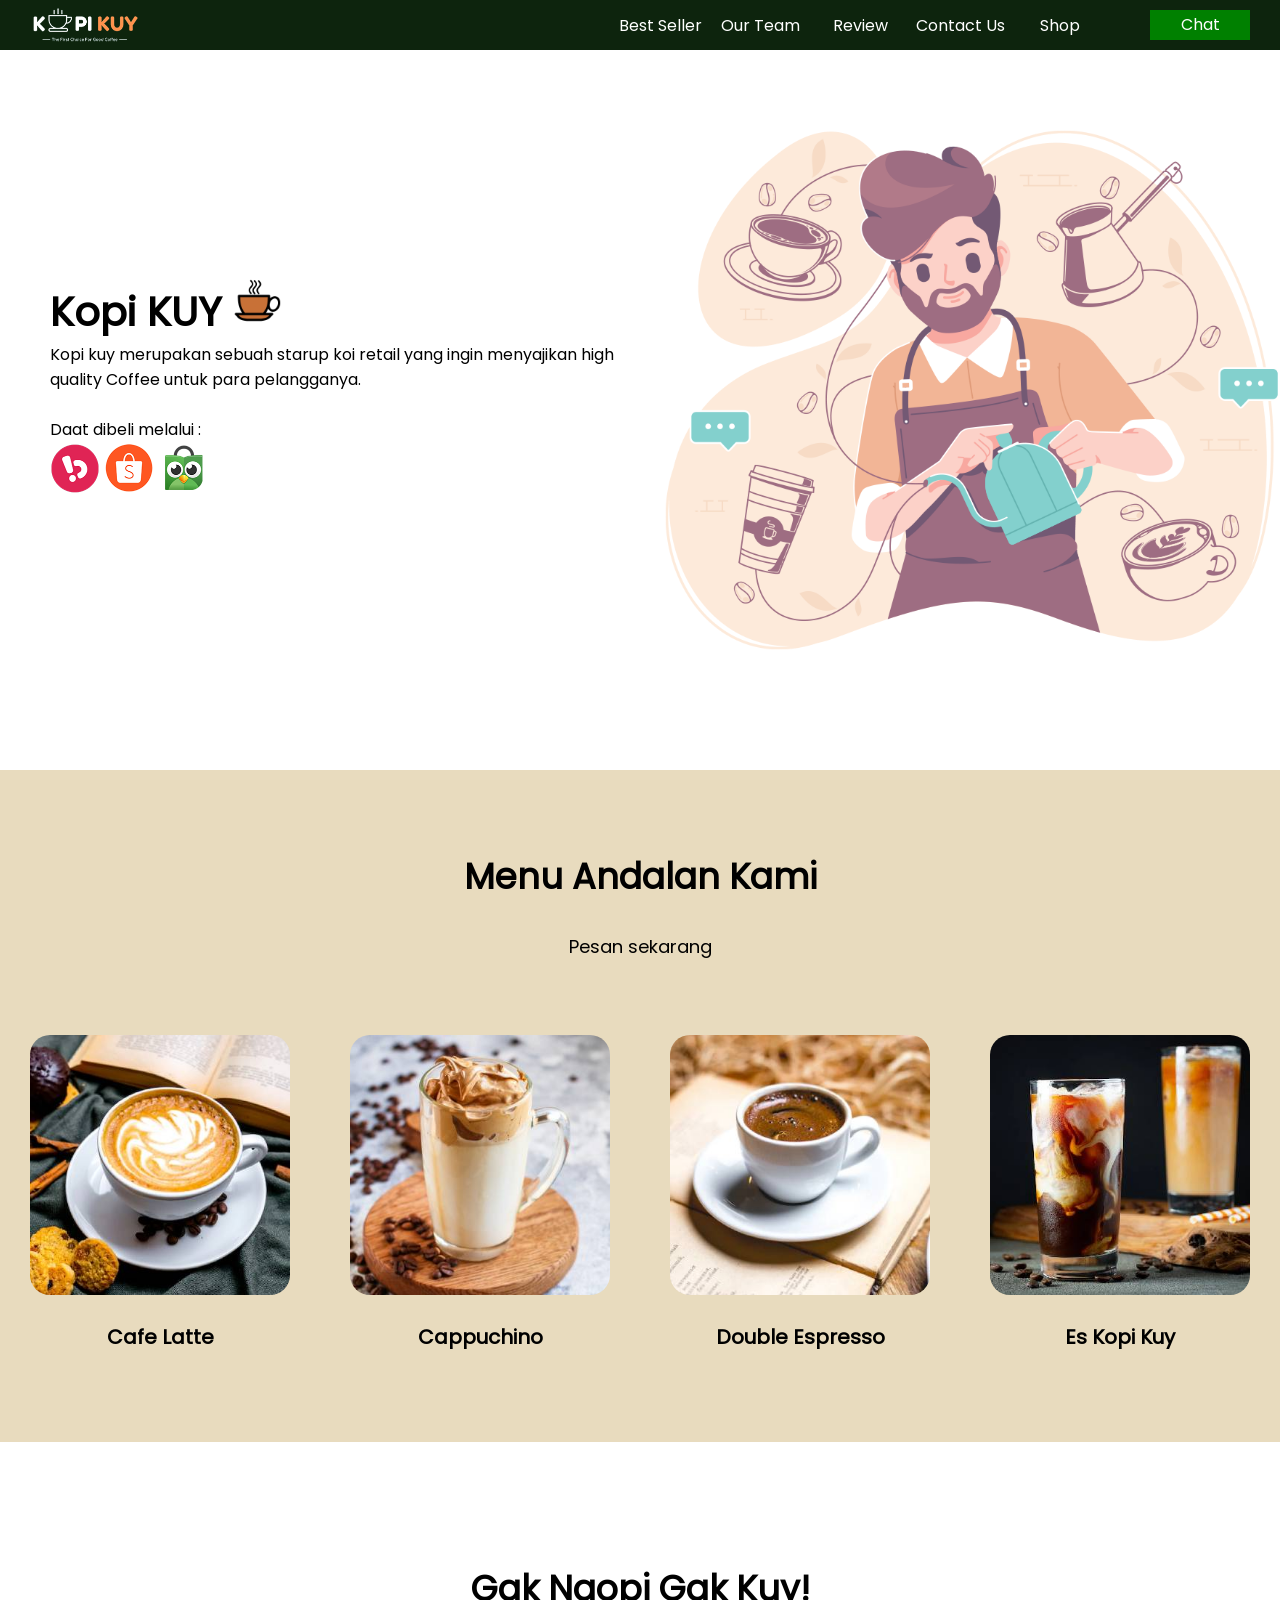
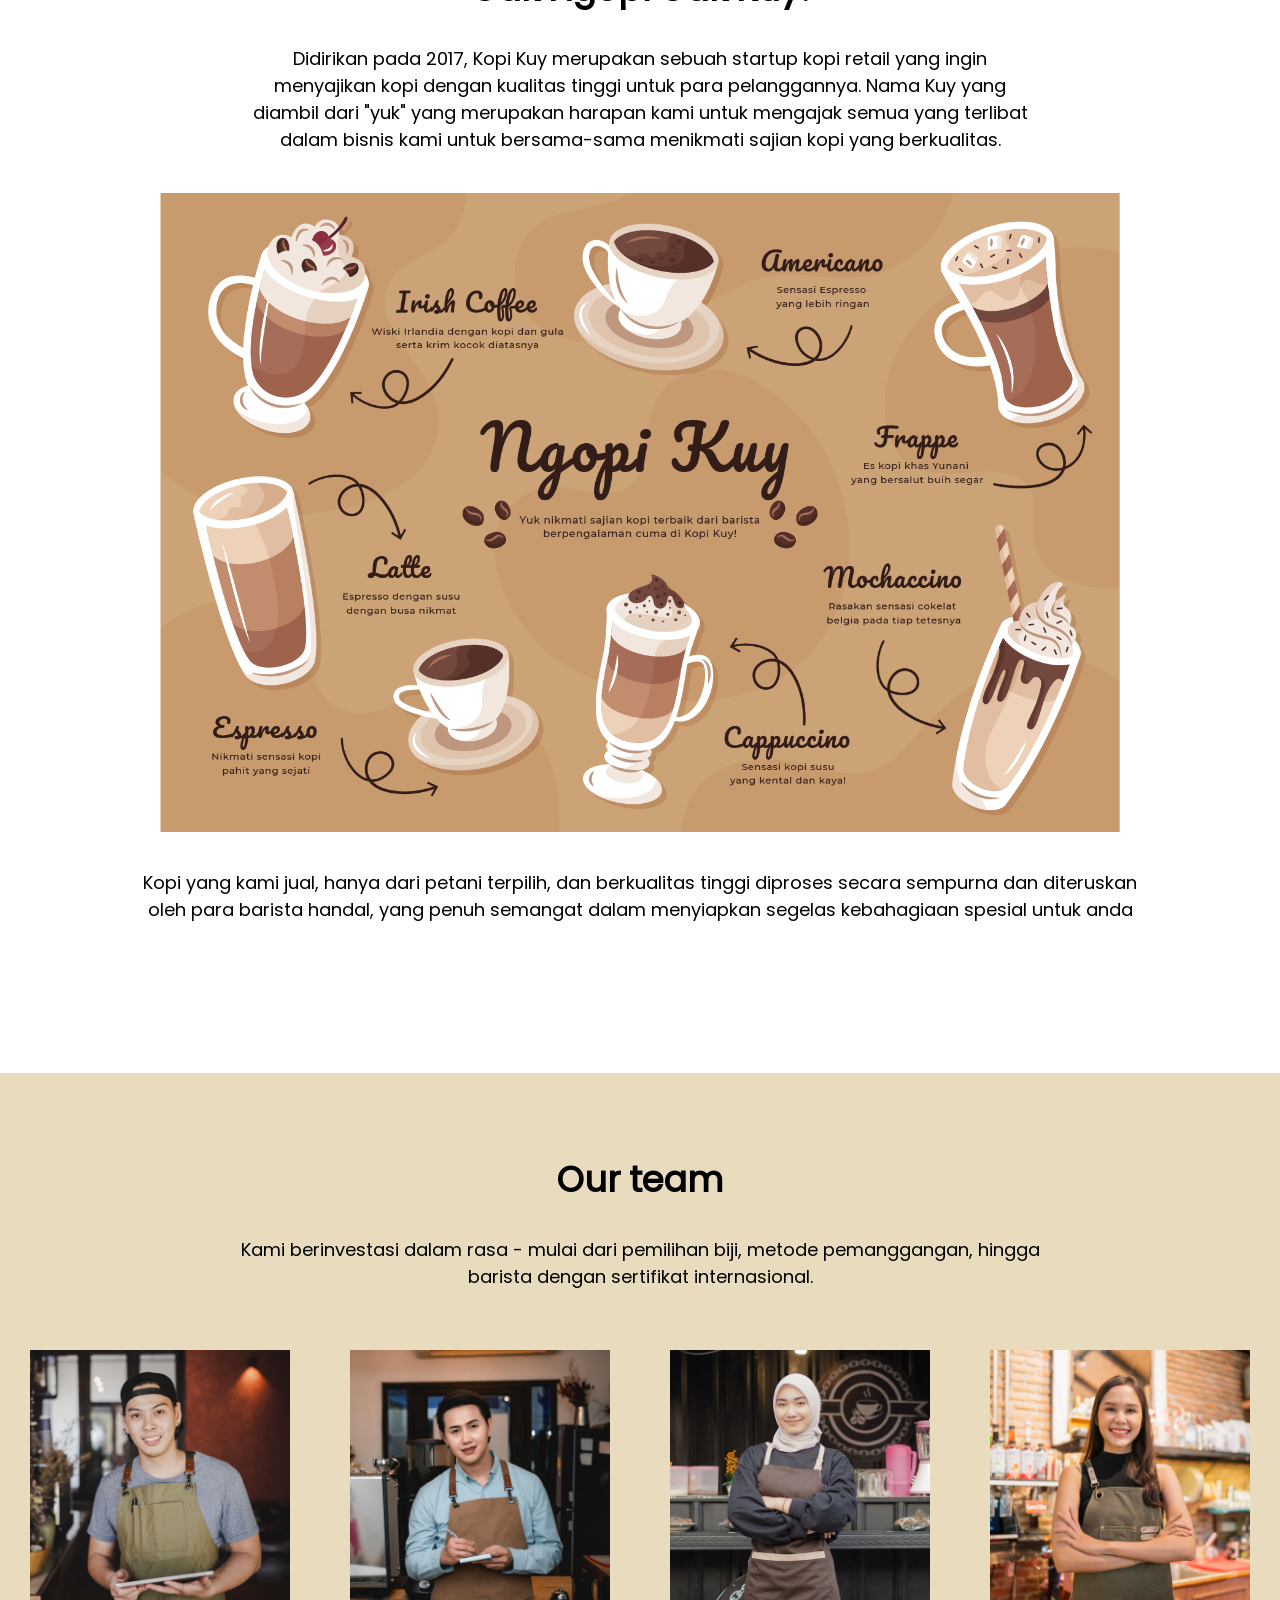
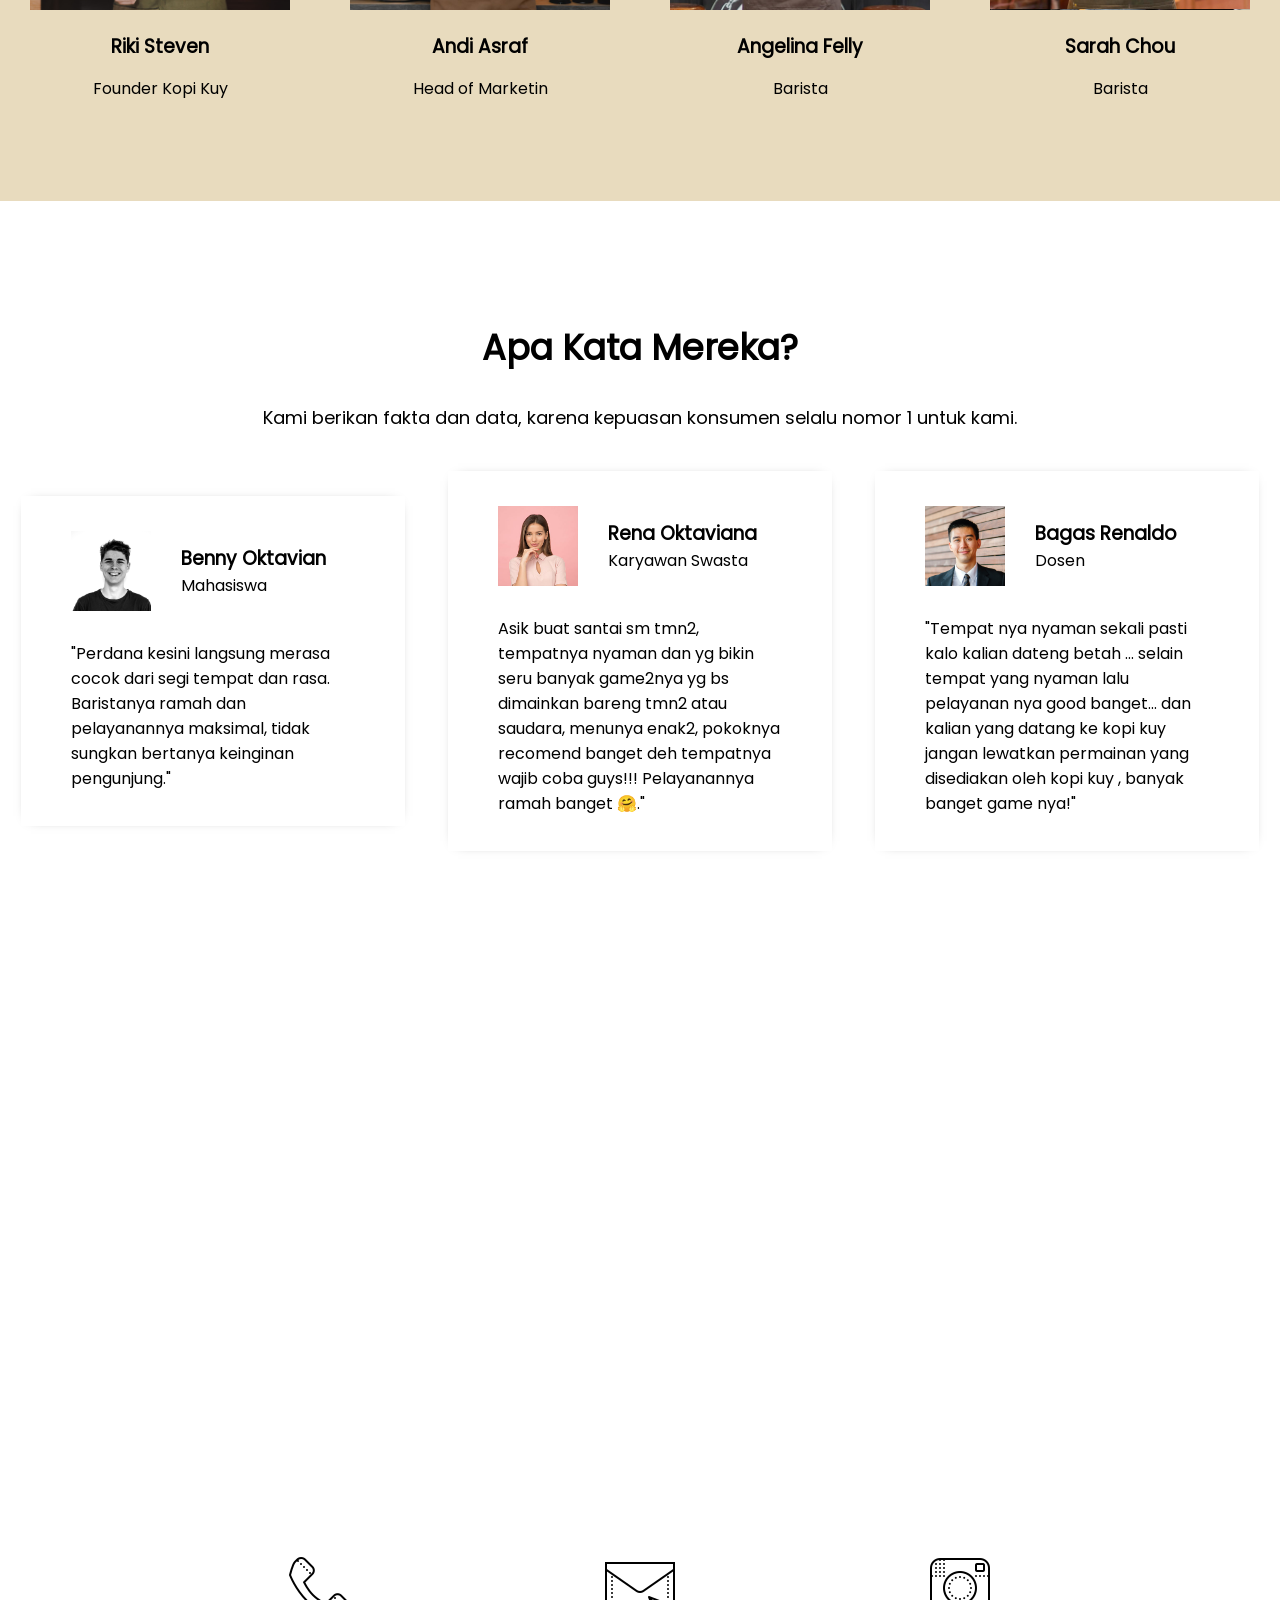
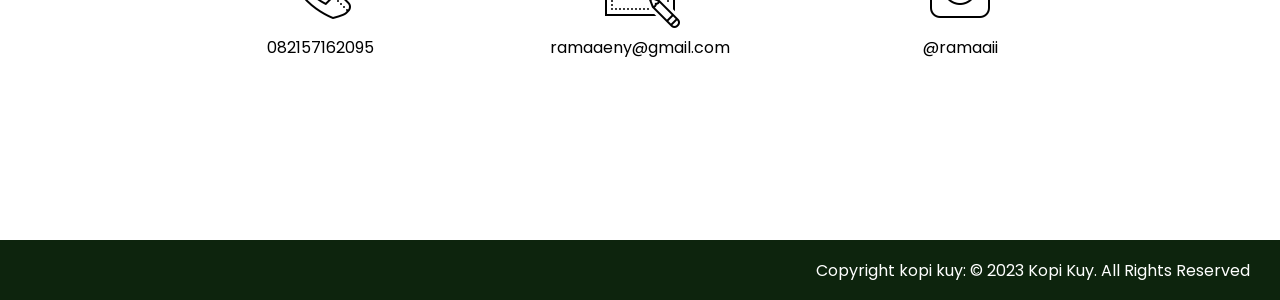
==== index.html @ b628a2a4 "first commit" ====
<!DOCTYPE html>
<html lang="en">

<head>
    <meta charset="UTF-8">
    <meta http-equiv="X-UA-Compatible" content="IE=edge">
    <meta name="viewport" content="width=device-width, initial-scale=1.0">
    <title>Website Kopi Kuy</title>
    <link rel="stylesheet" href="css/style.css">
</head>

<body>
    <nav>
        <div class="baris">
            <img src="images/logo_kuy.png" alt="logo kopi kuy" class="logo">
            <ul class="navigasi">
                <li>
                    <a href="#best-seller">Best Seller</a>
                </li>
                <li>
                    <a href="#our-team">Our Team</a>
                </li>
                <li>
                    <a href="#review">Review</a>
                </li>
                <li>
                    <a href="#contact-us">Contact Us</a>
                </li>
                <li>
                    <a href="produk.html">Shop</a>
                </li>
            </ul>
            <a role="button" class="chat" href="https://wa.me/6281257162095">Chat</a>
        </div>
    </nav>
    <header>
        <div class="baris">
            <div class="kiti">
                <h1> Kopi KUY
                    <img src="images/favicon.ico" alt="">
                </h1>
                <p class="tagline">
                    Kopi kuy merupakan sebuah starup koi retail yang ingin menyajikan high quality Coffee untuk para pelangganya.
                </p>
                <br>
                <div class="cta">
                    <p>Daat dibeli melalui :</p>
                    <a href="#"><img src="images/logo_bukalapak.png" alt="" style="width: 50px;"></a>
                    <a href="#"><img src="images/logo_shopee.png" alt="" style="width: 50px;"></a>
                    <a href="#"><img src="images/logo_tokopedia.png" alt="" style="width: 50px;"></a>
                </div>
            </div>
            <img src="images/banner barista 4.png" alt="" class="kanan">
        </div>
    </header>
    <section id="best-seller" class="best-seller">
        <h2>Menu Andalan Kami</h2>
        <p class="sub">Pesan sekarang</p>
       
        <br>
        <div class="baris">
            <div class="produk">
                <img src="images/product_latte.jpg" alt="">
                <p>Cafe Latte</p>
            </div>
            <div class="produk"><img src="images/product_capuchino.jpg" alt="">
                <p>Cappuchino</p></div>
            <div class="produk"><img src="images/product_espresso.jpg" alt="">
                <p>Double Espresso</p></div>
            <div class="produk"><img src="images/product_kopi_susu.jpg" alt="">
                <p>Es Kopi Kuy</p></div>
        </div>  
    </section>
    <section id="about-us" class="about-us">
        <h2>Gak Ngopi Gak Kuy!</h2>
        <p class="sub">Didirikan pada 2017, Kopi Kuy merupakan sebuah startup kopi retail yang ingin menyajikan kopi dengan kualitas tinggi untuk para pelanggannya. Nama Kuy yang diambil dari "yuk" yang merupakan harapan kami untuk mengajak semua yang terlibat dalam bisnis kami untuk bersama-sama menikmati sajian kopi yang berkualitas.</p>
        <img src="images/aset_kopi_jumbo.png" alt="">
        <p class="penjelasan"> Kopi yang kami jual, hanya dari petani terpilih, dan berkualitas tinggi diproses secara sempurna dan diteruskan oleh para barista handal, yang penuh semangat dalam menyiapkan segelas kebahagiaan spesial untuk anda
        </p>
    </section>
    <section id="our-team" class="our-team">
        <h2>Our team</h2>
        <p class="sub">   Kami berinvestasi dalam rasa - mulai dari pemilihan biji, metode pemanggangan, hingga barista dengan sertifikat internasional.</p>
        <div class="baris">
            <div class="tim">
                <img src="images/team4.jpg" alt="">
                <h3>Riki Steven</h3>
                <p>Founder Kopi Kuy</p>
            </div>
            <div class="tim">
                <img src="images/team7.jpg" alt="">
                <h3>Andi Asraf</h3>
                <p>Head of Marketin</p>
            </div>
            <div class="tim">
                <img src="images/team5.jpg" alt="">
                <h3>Angelina Felly</h3>
                <p>Barista</p>
            </div>
            <div class="tim">
                <img src="images/team2.jpg" alt="">
                <h3>Sarah Chou</h3>
                <p>Barista</p>
            </div>        
        </div>
    </section>
    <section id="review" class="review">
        <h2>Apa Kata Mereka?</h2>
        <p class="sub">Kami berikan fakta dan data, karena kepuasan konsumen selalu nomor 1 untuk kami.</p>
        <div class="baris">
            <div class="testimoni">
                <div class="profile">
                    <img src="images/customer5.jpg" alt="">
                    <div class="titel">
                        <h3>Benny Oktavian</h3>
                        <p>Mahasiswa</p>
                    </div>
                </div>
                <p>"Perdana kesini langsung merasa cocok dari segi tempat dan rasa. Baristanya ramah dan pelayanannya maksimal, tidak sungkan bertanya keinginan pengunjung."</p>
            </div>
            <div class="testimoni">
                <div class="profile">
                    <img src="images/customer4.jpg" alt="">
                    <div class="titel">
                        <h3>Rena Oktaviana</h3>
                        <p>Karyawan Swasta</p>
                    </div>
                </div>
                <p>Asik buat santai sm tmn2, tempatnya nyaman dan yg bikin seru banyak game2nya yg bs dimainkan bareng tmn2 atau saudara, menunya enak2, pokoknya recomend banget deh tempatnya wajib coba guys!!! Pelayanannya ramah banget 🤗."</p>
            </div>
            <div class="testimoni">
                <div class="profile">
                    <img src="images/customer7.jpg" alt="">
                    <div class="titel">
                        <h3>Bagas Renaldo</h3>
                        <p>Dosen</p>
                    </div>
                </div>
                <p>"Tempat nya nyaman sekali pasti kalo kalian dateng betah ... selain tempat yang nyaman lalu pelayanan nya good banget... dan kalian yang datang ke kopi kuy jangan lewatkan permainan yang disediakan oleh kopi kuy , banyak banget game nya!"</p>
            </div>
        </div>
    </section>
    <section id="contact-us" class="contact-us">
        <iframe src="https://www.google.com/maps/embed?pb=!1m14!1m8!1m3!1d3966.3709345240195!2d106.6685813!3d-6.2147148!3m2!1i1024!2i768!4f13.1!3m3!1m2!1s0x2e69f9912c7f297b%3A0xe5a3a671dae861ab!2sKopi%20kuy!5e0!3m2!1sid!2sid!4v1680611716491!5m2!1sid!2sid" width="100%" height="450" style="border:0;" allowfullscreen="" loading="lazy" referrerpolicy="no-referrer-when-downgrade"></iframe>
        <div class="baris">
            <div class="kolom">
                <img src="images/icon_phone.png" alt="">
                <p>082157162095</p>
            </div>
            <div class="kolom">
                <img src="images/icon_mail.png" alt="">
                <p>ramaaeny@gmail.com</p>
            </div>
            <div class="kolom">
                <img src="images/icon_instagram.png" alt="">
                <p>@ramaaii</p>
            </div>
        </div>
    </section>
    <footer>
        <div class="baris">
            <ul class="navigasi">
                <li>
                    <a href="#Best Seller"></a>
                </li>
                <li>
                    <a href="#Our Team"></a>
                </li>
                <li>
                    <a href="#Review"></a>
                </li>
                <li>
                    <a href="#Contact Us"></a>
                </li>
            </ul>
            <p>Copyright kopi kuy: © 2023 Kopi Kuy. All Rights Reserved</p>
        </div>
    </footer>


</body>

</html>
---- css/style.css ----
@font-face {
    font-family: 'Poppins';
    src: url(../fonts/poppins.woff2);
}

* {
    box-sizing: border-box;
    margin: 0;
    padding: 0;
}

html {
    scroll-behavior: smooth;
}

body {
    font-family: 'Poppins';
}

.bg-kopi {
    background-color: rgb(13, 36, 13);
}

section {
    padding-top: 80px;
    padding-bottom: 80px;
    margin-top: 40px;
    margin-bottom: 40px;
}

.baris {
    display: flex;
    align-items: center;
    justify-content: center;
}

h1 {
    font-size: 40px;
}

h2 {
    font-size: 35px;
    text-align: center;
    margin-bottom: 30px;
}

p.sub {
    font-size: 18px;
    width: 800px;
    max-width: 100%;
    text-align: center;
    margin: auto;
    margin-bottom: 40px;
}

img,
video {
    max-width: 100%;
}

/* Navigasi */

nav {
    background-color: rgb(13, 36, 13);
    padding-left: 30px;
    padding-right: 30px;
}

nav .chat {
    width: 100px;
    height: 30px;
    text-decoration: none;
    background-color: green;
    color: white;
    text-align: center;
    line-height: 1.9rem;
}

nav .baris {
    align-items: center;
    height: 50px;
}

.logo {
    height: 40px;
}

nav button {
    width: 100px;
    height: 30px;
}

.navigasi {
    display: flex;
    list-style: none;
    margin-right: 40px;
    align-items: center;
    margin-left: auto;
    text-align: center;
}

.navigasi li {
    width: 100px;
}

.navigasi li a {
    color: #fff;
    text-decoration: none;
}

/* Header */

header {
    padding-left: 50px;
    padding-top: 80px;
    padding-bottom: 80px;
}

header .baris {
    display: flex;
    align-items: center;
}

header .kiri {
    width: 50%;
    padding-right: 100px;
}

header .kanan {
    width: 50%;
}

header .kiri h1 {
    margin-bottom: 25px;
}

header .kiri p.tagline {
    margin-bottom: 20px;
    font-size: 20px;
}

header .kiri .cta p {
    font-size: 16px;
    margin-bottom: 20px;
}

header .kiri .cta a {
    text-decoration: none;
    padding-bottom: 10px;
}

header .kiri .cta img {
    height: 50px;
}

/* Best Seller */

.best-seller {
    background-color: rgb(232, 219, 190);
}

.best-seller .produk {
    width: 25%;
    padding: 10px 30px;
    text-align: center;
}
.best-seller .produk img{
   border-radius: 20px;
}

.best-seller .produk p {
    font-weight: bold;
    margin-top: 20px;
    font-size: 20px;
}

/* About Us */

section.about-us {

    margin-left: auto;
    margin-right: auto;
    text-align: center;
}

.about-us .tentang {
    width: 1024px;
    max-width: 90%;
    margin: 10px auto 40px auto;
    font-size: 18px;
}

.about-us img {
    width: 960px;
    max-width: 100%;
}

.about-us .penjelasan {
    max-width: 80%;
    margin: 30px auto 30px auto;
    font-size: 18px;
}

/* Our Team */

.our-team {
    background-color: rgb(232, 219, 190);
}

.our-team .baris .tim {
    padding: 20px 30px;
    text-align: center;
}

.our-team .baris .tim img {
    margin-bottom: 15px;
}

.our-team .baris h3 {
    margin-bottom: 15px;
}

/* Review */

.review {
    background-image: url(../images/shapes/9.svg);
    background-size: cover;
}

.review .baris {
    width: 1366px;
    max-width: 100%;
    margin-left: auto;
    margin-right: auto;
    justify-content: space-around;
}

.review .baris .testimoni {
    width: 30%;
    padding: 35px 50px;
    box-shadow: 0px 0px 12px -10px #000;
    background-color: #fff;
}

.review .profile {
    display: flex;
    margin-bottom: 30px;
    align-items: center;
}

.review .profile img {
    height: 80px;
    margin-right: 30px;
}

/* Contact Us */

section.contact-us {
    margin-bottom: 100px;
}

.contact-us .baris .kolom {
    margin-top: 40px;
    width: 25%;
    text-align: center;
}

.contact-us .kolom a {
    text-decoration: none;
}

/* Footer */

footer {
    background-color: rgb(13, 36, 13);
    padding-left: 30px;
    padding-right: 30px;
}

footer .baris {
    align-items: center;
    justify-content: space-between;
    max-width: 1366px;
    align-self: center;
    height: 60px;
}

footer .navigasi {
    width: 60%;
}

footer p {
    color: #fff;
}

/* Produk */

.shop .card p.card-text {
    font-size: 15px;
    color: #3b3b3b;
}

.shop .card h5 {
    font-size: 18px;
    font-weight: bold;
    color: #3b3b3b;
}
/*responsif*/

@media (max-width:700px) {
    .baris {
       flex-wrap: wrap;
    }
     
    .navigasi {
        display: none;
    }
     
    .logo {
       margin-right: auto;
    }
     
    header {
       padding-left: 20px;
       padding-right: 20px;
     }
     
    header .kiri {
       width: 100%;
       padding-right: 0;
       text-align: center;
       color: green;
    }
     
    header .kanan {
       width: 100%;
    }
     
    .best-seller .produk {
       width: 50%;
    }
     
    .review .baris .testimoni {
       width: 100%;
       margin-bottom: 30px;
    }
     
    .contact-us .baris .kolom {
       width: 50%;
    }
    img.cta{
        height: 50px;
        width: 52px;
    }
}
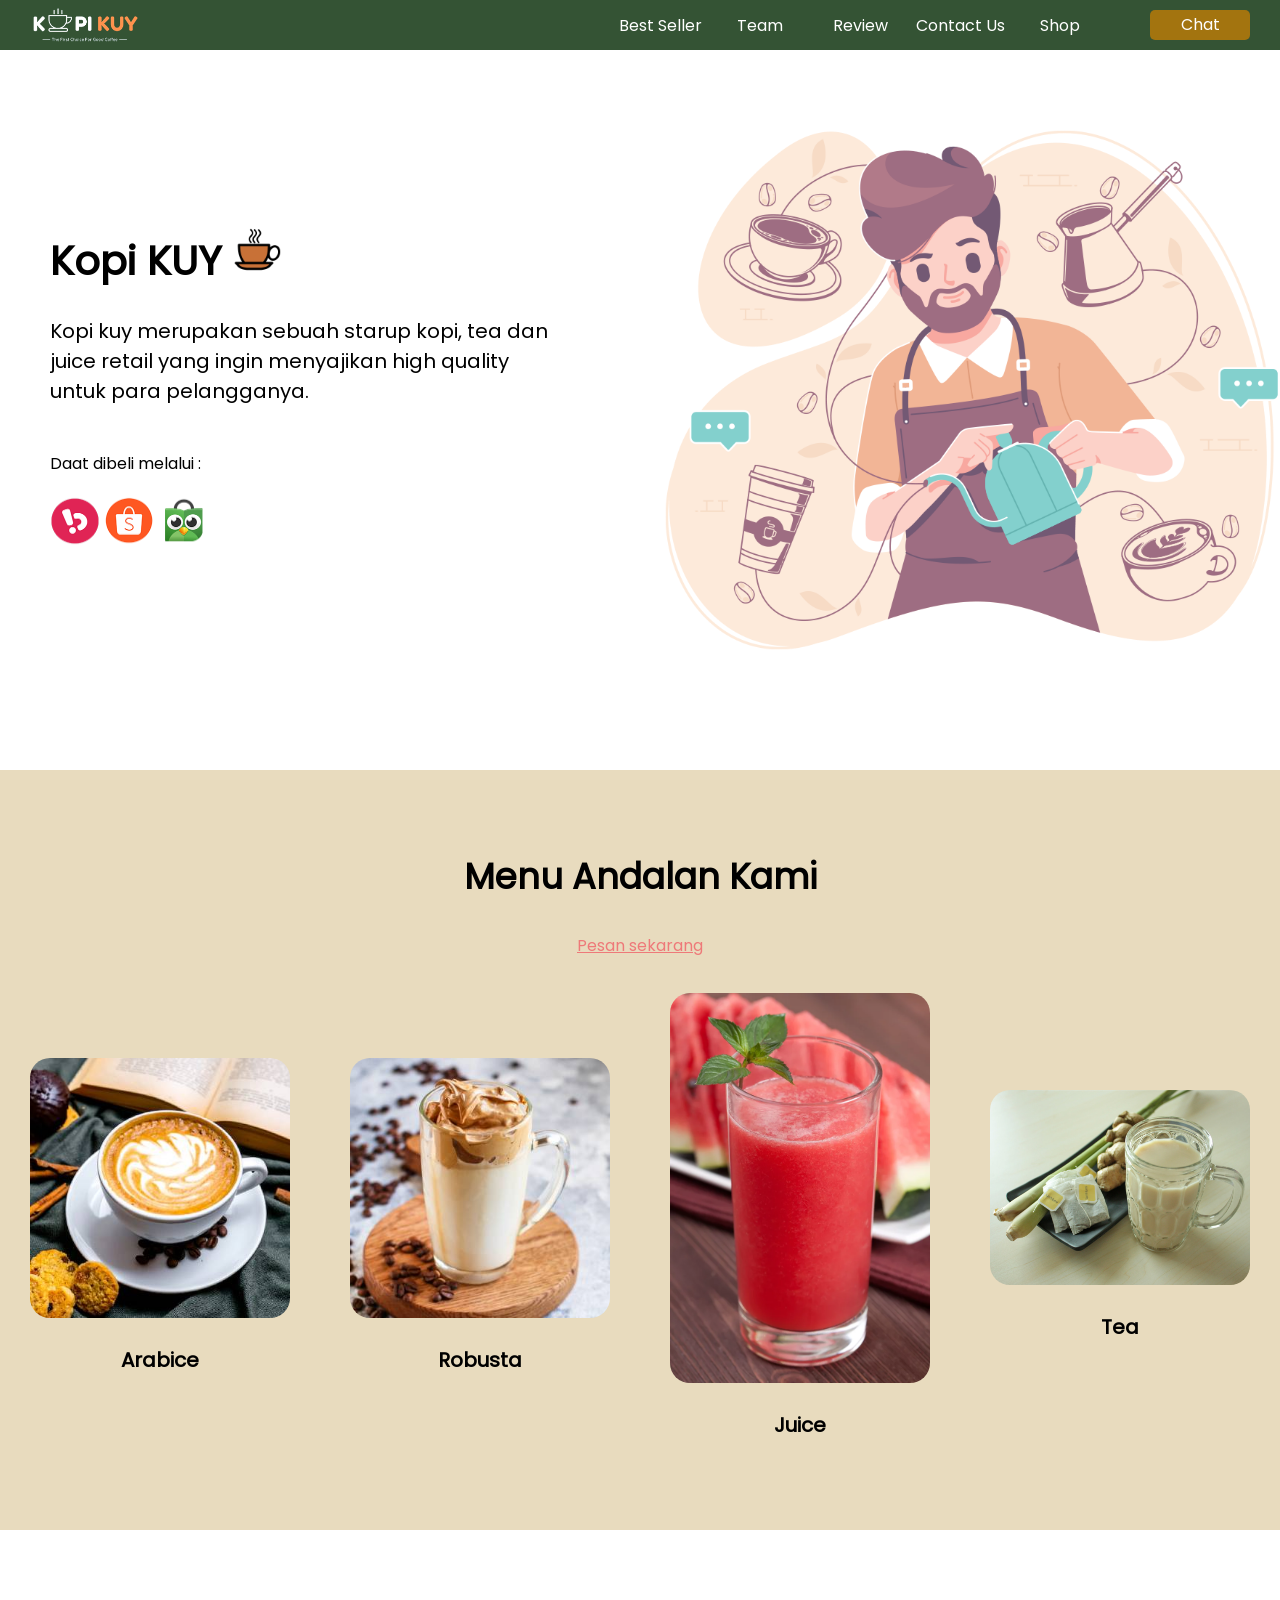
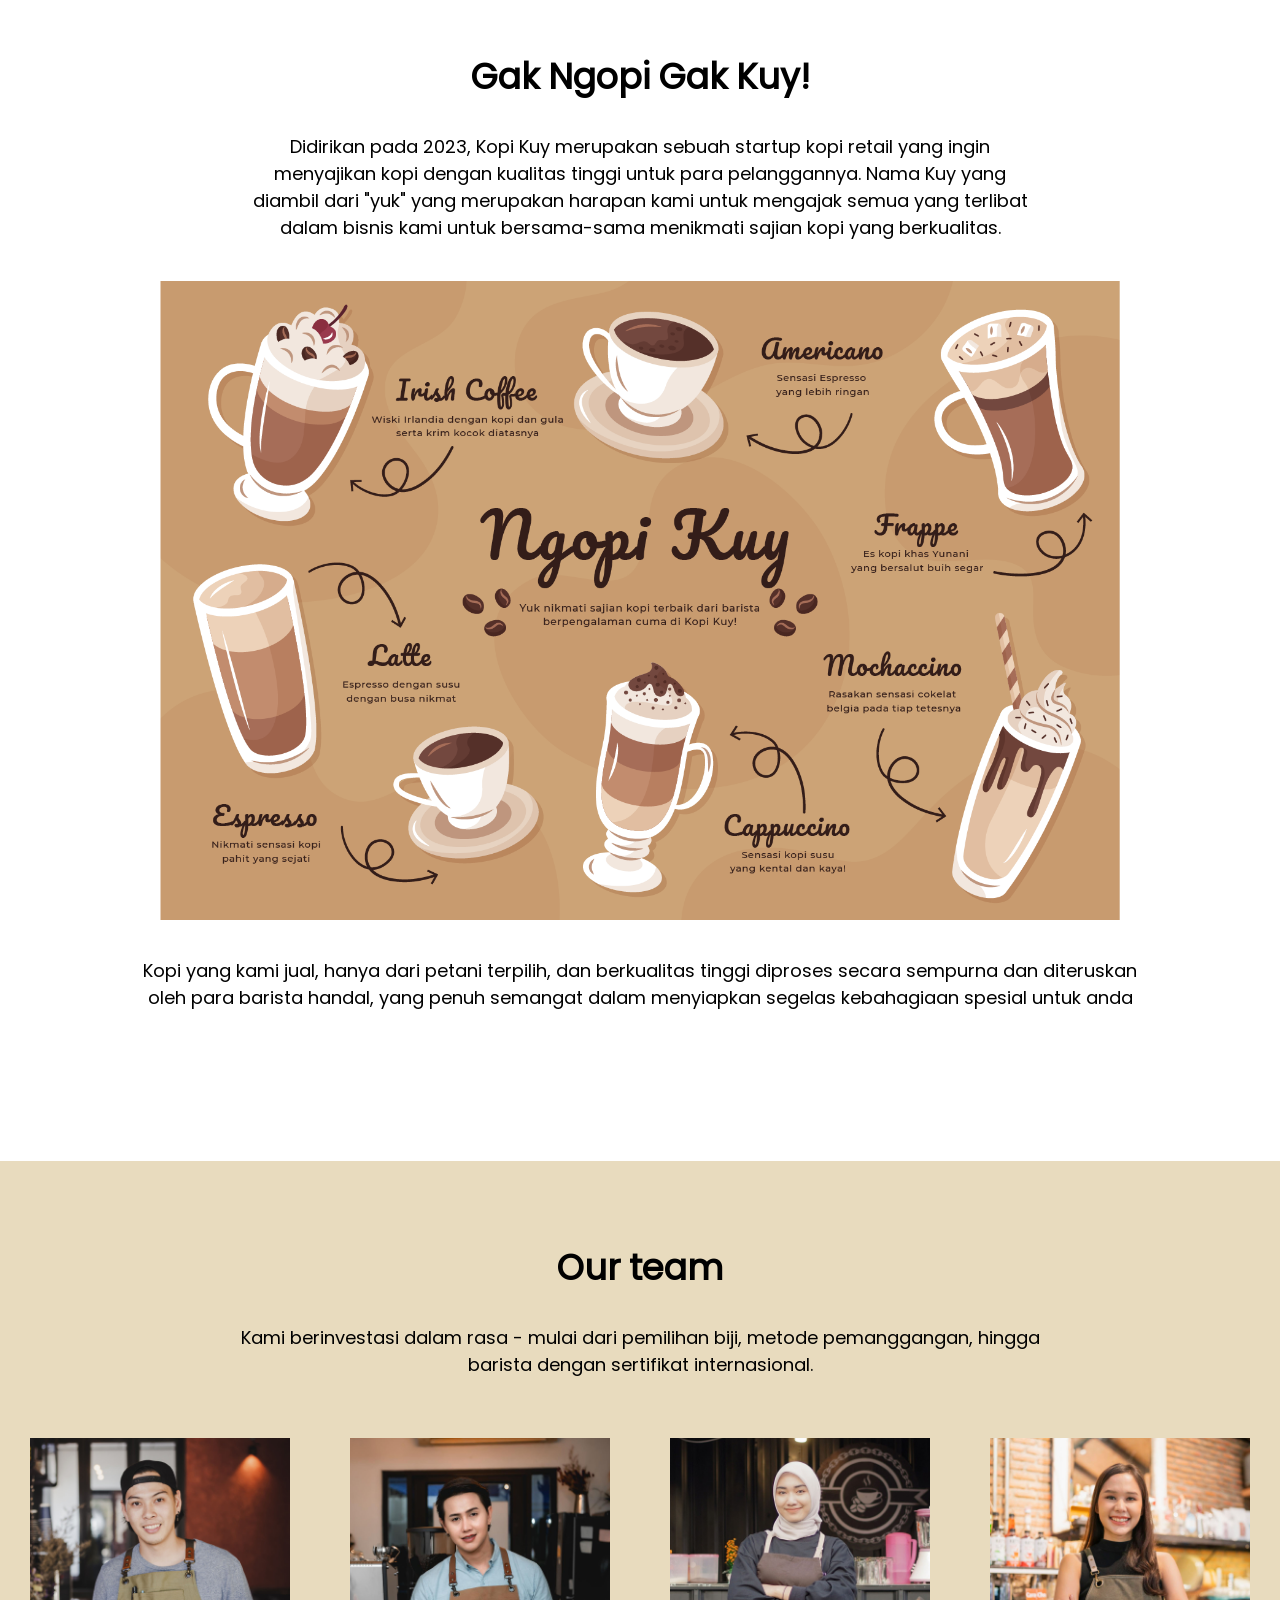
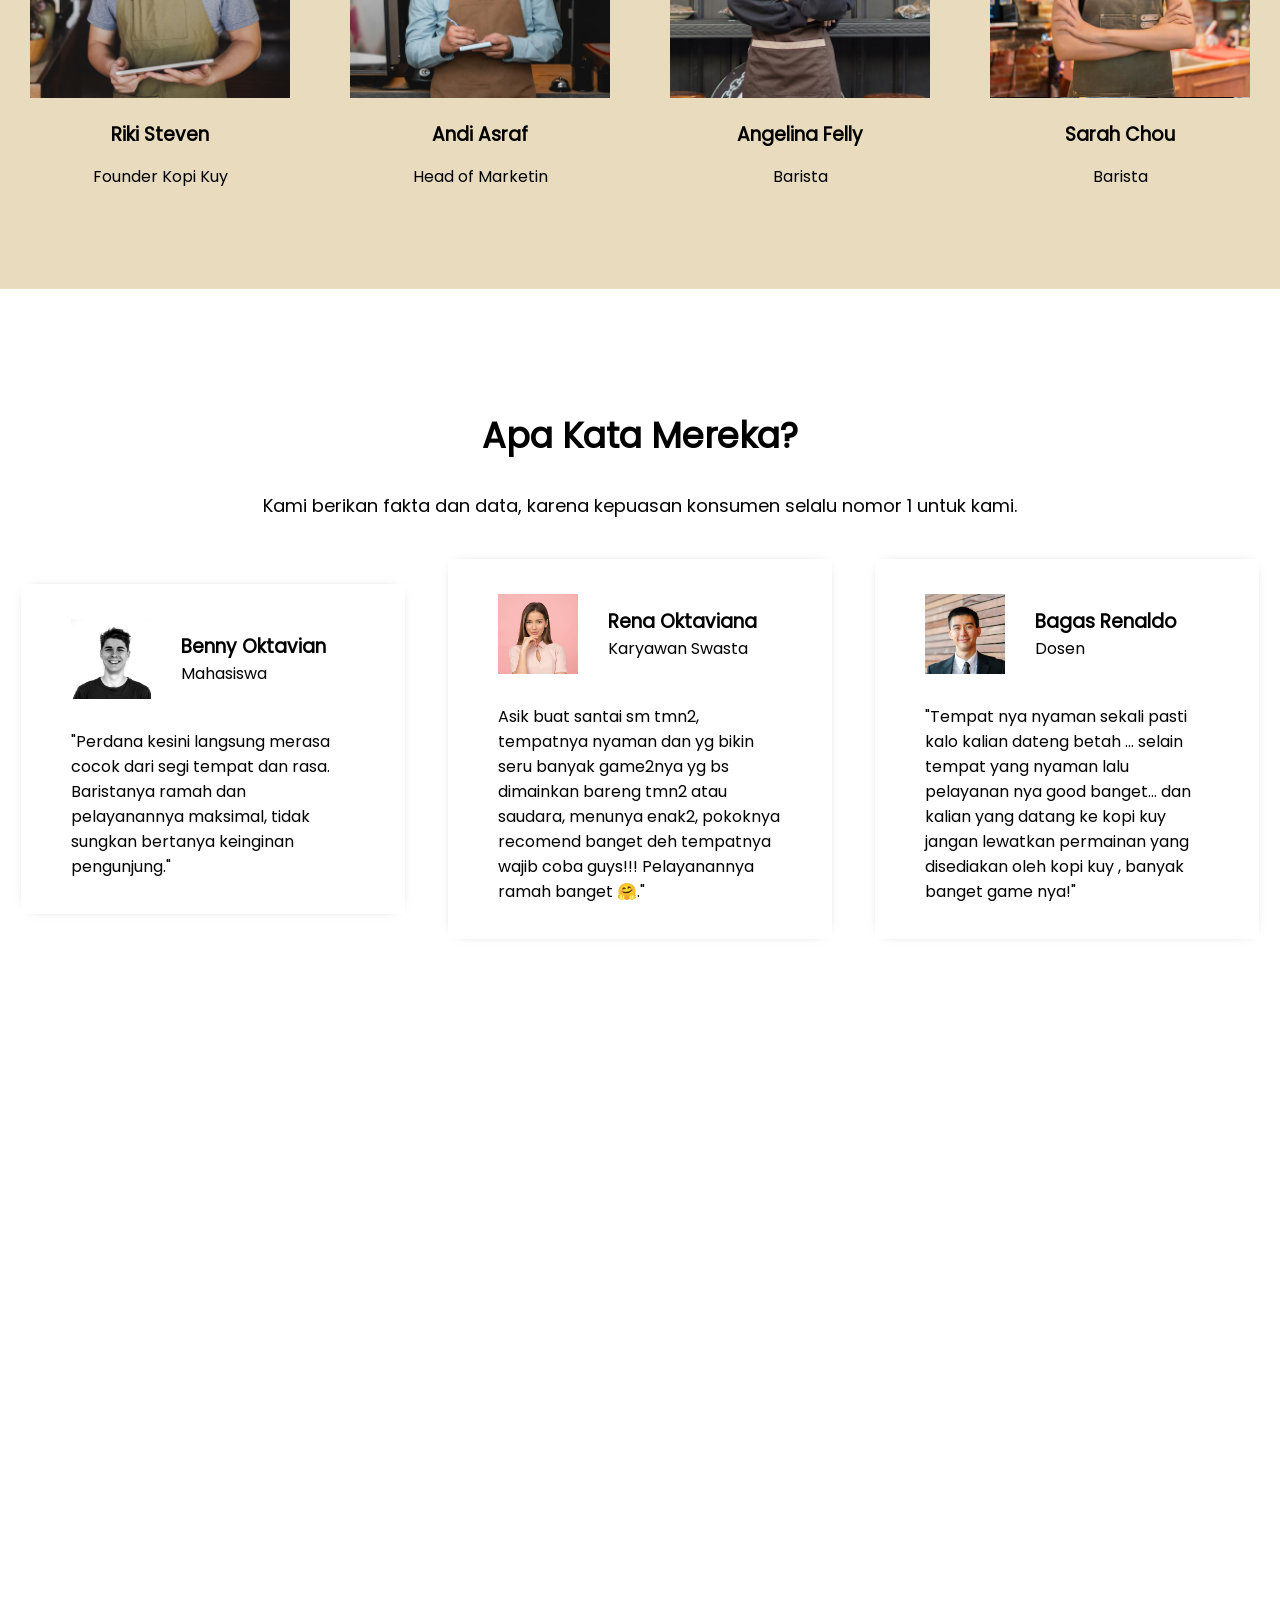
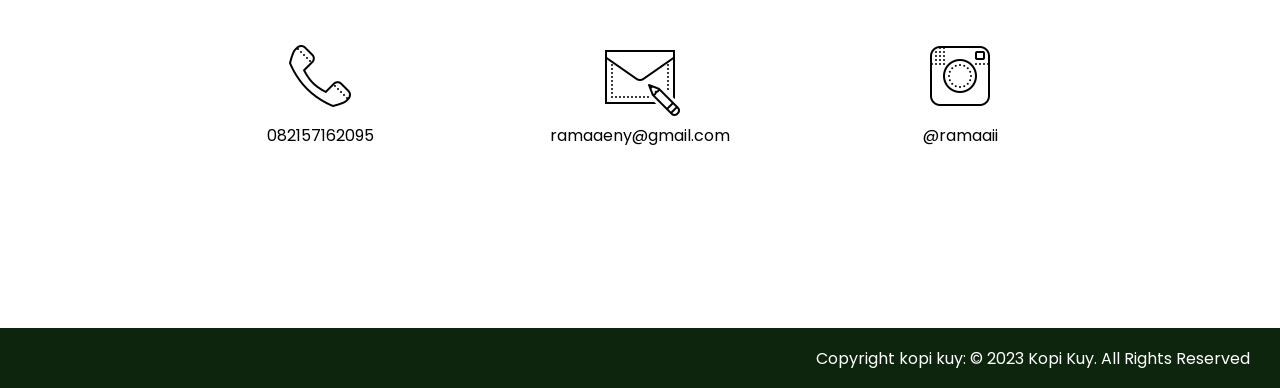
==== commit 4712d125: "beta 0.01" ====
--- a/index.html
+++ b/index.html
@@ -18,7 +18,7 @@
                     <a href="#best-seller">Best Seller</a>
                 </li>
                 <li>
-                    <a href="#our-team">Our Team</a>
+                    <a href="#our-team"> Team</a>
                 </li>
                 <li>
                     <a href="#review">Review</a>
@@ -35,12 +35,12 @@
     </nav>
     <header>
         <div class="baris">
-            <div class="kiti">
+            <div class="kiri">
                 <h1> Kopi KUY
                     <img src="images/favicon.ico" alt="">
                 </h1>
                 <p class="tagline">
-                    Kopi kuy merupakan sebuah starup koi retail yang ingin menyajikan high quality Coffee untuk para pelangganya.
+                    Kopi kuy merupakan sebuah starup kopi, tea dan juice retail yang ingin menyajikan high quality untuk para pelangganya.
                 </p>
                 <br>
                 <div class="cta">
@@ -55,25 +55,26 @@
     </header>
     <section id="best-seller" class="best-seller">
         <h2>Menu Andalan Kami</h2>
-        <p class="sub">Pesan sekarang</p>
-       
+        <div class="subb">
+            <a href="produk.html"><p>Pesan sekarang</p></a>
+        </div>
         <br>
         <div class="baris">
             <div class="produk">
                 <img src="images/product_latte.jpg" alt="">
-                <p>Cafe Latte</p>
+                <p>Arabice</p>
             </div>
             <div class="produk"><img src="images/product_capuchino.jpg" alt="">
-                <p>Cappuchino</p></div>
-            <div class="produk"><img src="images/product_espresso.jpg" alt="">
-                <p>Double Espresso</p></div>
-            <div class="produk"><img src="images/product_kopi_susu.jpg" alt="">
-                <p>Es Kopi Kuy</p></div>
+                <p>Robusta</p></div>
+            <div class="produk"><img src="images/jus_Watermelon.jpg" alt="">
+                <p>Juice</p></div>
+            <div class="produk"><img src="images/tea_jahe.jpg" alt="">
+                <p>Tea</p></div>
         </div>  
     </section>
     <section id="about-us" class="about-us">
         <h2>Gak Ngopi Gak Kuy!</h2>
-        <p class="sub">Didirikan pada 2017, Kopi Kuy merupakan sebuah startup kopi retail yang ingin menyajikan kopi dengan kualitas tinggi untuk para pelanggannya. Nama Kuy yang diambil dari "yuk" yang merupakan harapan kami untuk mengajak semua yang terlibat dalam bisnis kami untuk bersama-sama menikmati sajian kopi yang berkualitas.</p>
+        <p class="sub">Didirikan pada 2023, Kopi Kuy merupakan sebuah startup kopi retail yang ingin menyajikan kopi dengan kualitas tinggi untuk para pelanggannya. Nama Kuy yang diambil dari "yuk" yang merupakan harapan kami untuk mengajak semua yang terlibat dalam bisnis kami untuk bersama-sama menikmati sajian kopi yang berkualitas.</p>
         <img src="images/aset_kopi_jumbo.png" alt="">
         <p class="penjelasan"> Kopi yang kami jual, hanya dari petani terpilih, dan berkualitas tinggi diproses secara sempurna dan diteruskan oleh para barista handal, yang penuh semangat dalam menyiapkan segelas kebahagiaan spesial untuk anda
         </p>
--- a/css/style.css
+++ b/css/style.css
@@ -51,6 +51,7 @@
     text-align: center;
     margin: auto;
     margin-bottom: 40px;
+    
 }
 
 img,
@@ -61,7 +62,7 @@
 /* Navigasi */
 
 nav {
-    background-color: rgb(13, 36, 13);
+    background-color: rgb(52, 83, 52);
     padding-left: 30px;
     padding-right: 30px;
 }
@@ -70,10 +71,11 @@
     width: 100px;
     height: 30px;
     text-decoration: none;
-    background-color: green;
+    background-color: rgb(163, 116, 15);
     color: white;
     text-align: center;
     line-height: 1.9rem;
+    border-radius: 5px;
 }
 
 nav .baris {
@@ -158,7 +160,23 @@
 .best-seller {
     background-color: rgb(232, 219, 190);
 }
-
+.subb{
+    width: 30%;
+    margin-left: 35%;
+    text-align: center;
+}
+.subb:hover {
+    background-color: #48949e;
+    border-radius: 20px;
+}
+.subb:active a{
+    background-color: #cf7777;
+    border-radius: 50px;
+    color: rgb(23, 162, 172);
+}
+.subb a{
+    color: #ee7979;
+}
 .best-seller .produk {
     width: 25%;
     padding: 10px 30px;
@@ -329,8 +347,9 @@
        width: 100%;
        padding-right: 0;
        text-align: center;
-       color: green;
-    }
+       color: rgb(84, 87, 84);
+    }
+
      
     header .kanan {
        width: 100%;
